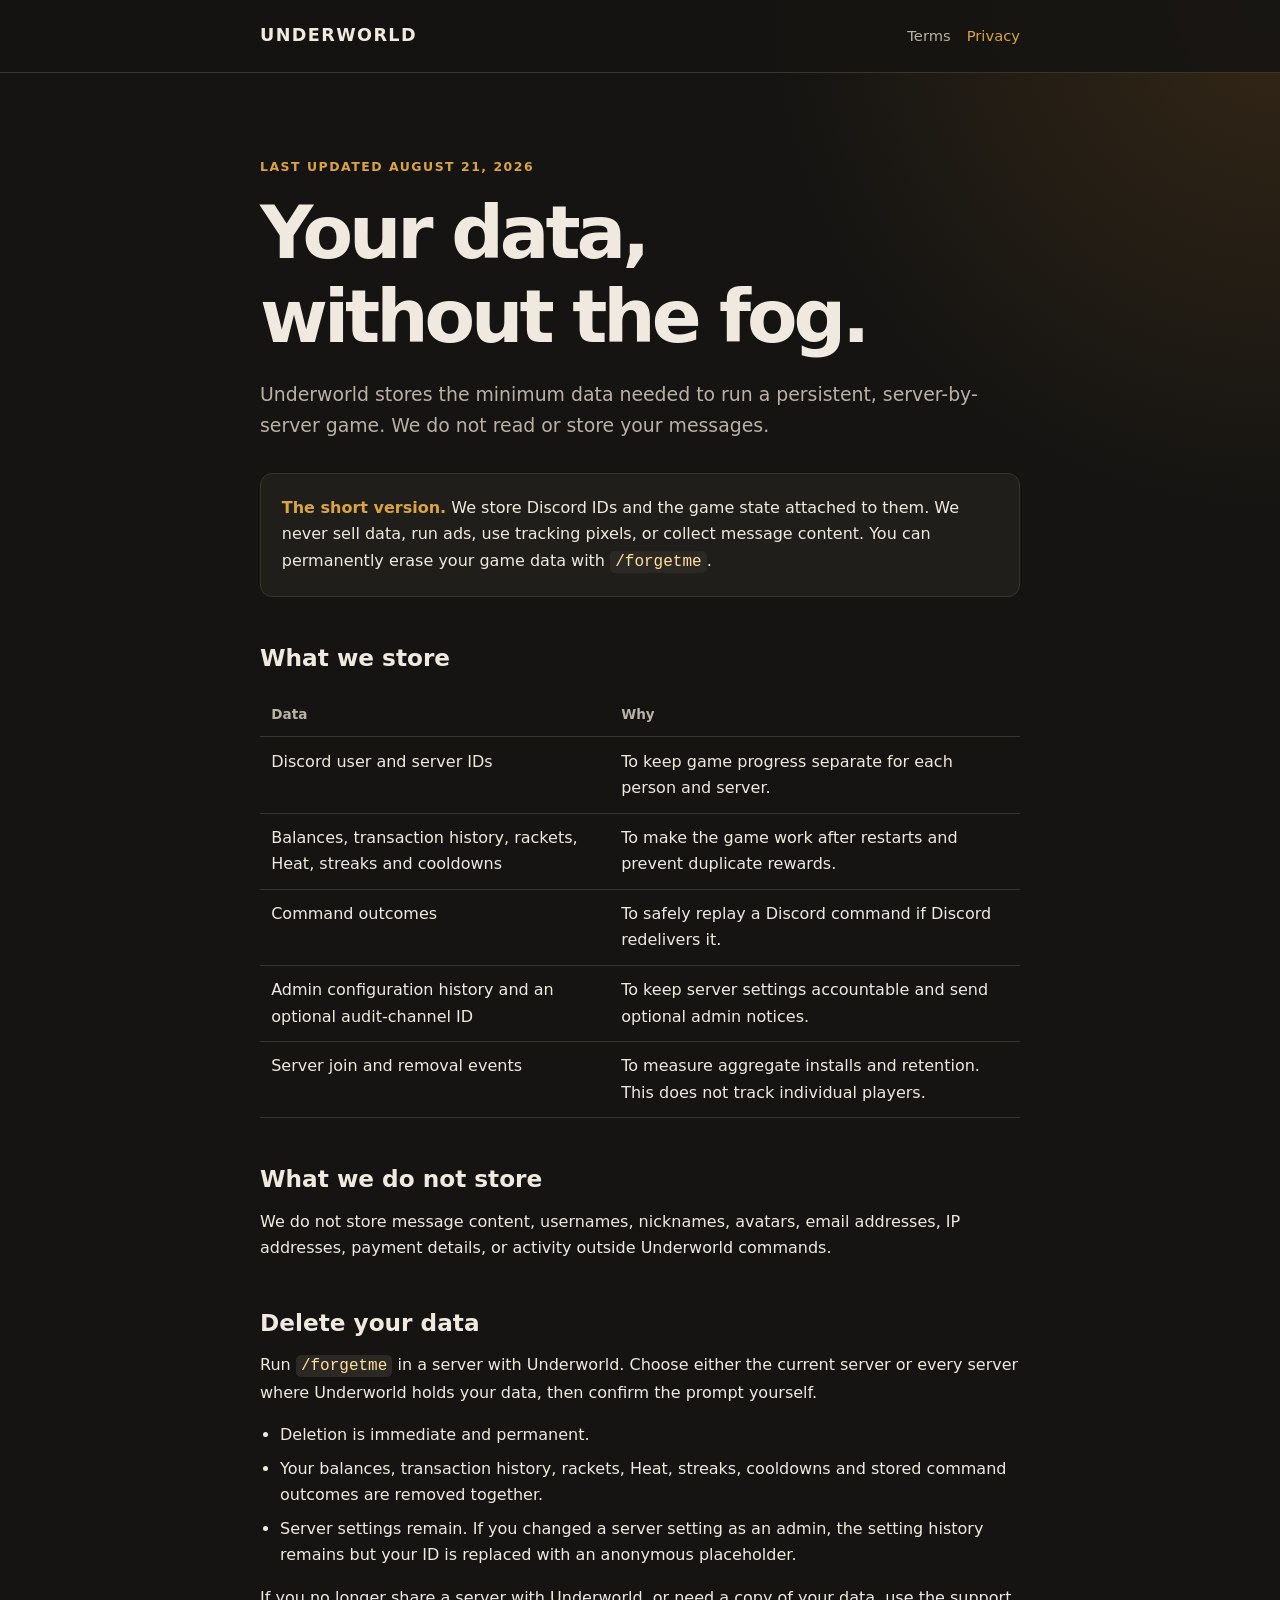
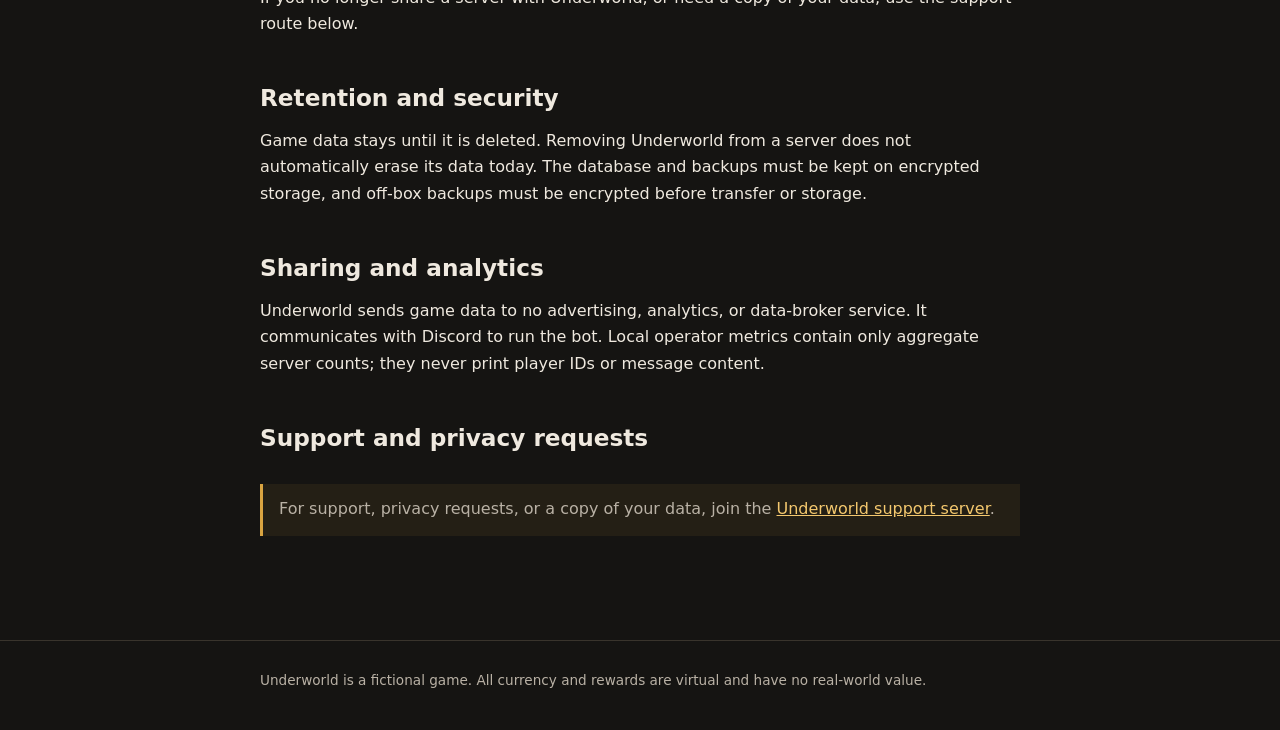
==== privacy.html @ 94f057f3 "Launch Underworld invite site" ====
<!doctype html>
<html lang="en"><head><meta charset="utf-8"><meta name="viewport" content="width=device-width, initial-scale=1"><meta name="description" content="Underworld's privacy policy."><title>Privacy · Underworld</title><link rel="stylesheet" href="site.css"></head>
<body><header><div class="shell topbar"><a class="brand" href="index.html">Underworld</a><nav aria-label="Primary navigation"><a href="terms.html">Terms</a><a aria-current="page" href="privacy.html">Privacy</a></nav></div></header>
<main class="shell"><p class="eyebrow">Last updated August 21, 2026</p><h1>Your data,<br>without the fog.</h1><p class="lede">Underworld stores the minimum data needed to run a persistent, server-by-server game. We do not read or store your messages.</p><section class="promise"><strong>The short version.</strong> We store Discord IDs and the game state attached to them. We never sell data, run ads, use tracking pixels, or collect message content. You can permanently erase your game data with <code>/forgetme</code>.</section>
<h2>What we store</h2><table><thead><tr><th>Data</th><th>Why</th></tr></thead><tbody><tr><td>Discord user and server IDs</td><td>To keep game progress separate for each person and server.</td></tr><tr><td>Balances, transaction history, rackets, Heat, streaks and cooldowns</td><td>To make the game work after restarts and prevent duplicate rewards.</td></tr><tr><td>Command outcomes</td><td>To safely replay a Discord command if Discord redelivers it.</td></tr><tr><td>Admin configuration history and an optional audit-channel ID</td><td>To keep server settings accountable and send optional admin notices.</td></tr><tr><td>Server join and removal events</td><td>To measure aggregate installs and retention. This does not track individual players.</td></tr></tbody></table>
<h2>What we do not store</h2><p>We do not store message content, usernames, nicknames, avatars, email addresses, IP addresses, payment details, or activity outside Underworld commands.</p>
<h2>Delete your data</h2><p>Run <code>/forgetme</code> in a server with Underworld. Choose either the current server or every server where Underworld holds your data, then confirm the prompt yourself.</p><ul><li>Deletion is immediate and permanent.</li><li>Your balances, transaction history, rackets, Heat, streaks, cooldowns and stored command outcomes are removed together.</li><li>Server settings remain. If you changed a server setting as an admin, the setting history remains but your ID is replaced with an anonymous placeholder.</li></ul><p>If you no longer share a server with Underworld, or need a copy of your data, use the support route below.</p>
<h2>Retention and security</h2><p>Game data stays until it is deleted. Removing Underworld from a server does not automatically erase its data today. The database and backups must be kept on encrypted storage, and off-box backups must be encrypted before transfer or storage.</p>
<h2>Sharing and analytics</h2><p>Underworld sends game data to no advertising, analytics, or data-broker service. It communicates with Discord to run the bot. Local operator metrics contain only aggregate server counts; they never print player IDs or message content.</p>
<h2>Support and privacy requests</h2><div class="notice">For support, privacy requests, or a copy of your data, join the <a href="https://discord.gg/bFv75PjJfz">Underworld support server</a>.</div></main><footer><div class="shell">Underworld is a fictional game. All currency and rewards are virtual and have no real-world value.</div></footer></body></html>
---- site.css ----
:root { color-scheme: dark; --ink:#efe9df; --muted:#b9b1a5; --paper:#151412; --panel:#201e1a; --line:#39342c; --gold:#d9a441; --max:760px; }
* { box-sizing:border-box; }
html { background:var(--paper); }
body { margin:0; background:radial-gradient(circle at top right,#342716 0,transparent 32rem),var(--paper); color:var(--ink); font:16px/1.65 Inter,ui-sans-serif,system-ui,-apple-system,"Segoe UI",sans-serif; }
a { color:#f4c86e; } a:hover { color:#ffe0a0; }
.shell { width:min(calc(100% - 2rem),var(--max)); margin:auto; }
header { background:rgb(21 20 18 / 88%); border-bottom:1px solid var(--line); }
.topbar { min-height:4.5rem; display:flex; align-items:center; justify-content:space-between; gap:1rem; }
.brand { color:var(--ink); font-size:1.1rem; font-weight:800; letter-spacing:.08em; text-decoration:none; text-transform:uppercase; }
nav { display:flex; gap:1rem; } nav a { color:var(--muted); font-size:.92rem; text-decoration:none; } nav a:hover,nav a[aria-current="page"] { color:var(--gold); }
main { padding:4.5rem 0; } h1,h2 { line-height:1.15; } h1 { font-size:clamp(2.25rem,8vw,4.6rem); letter-spacing:-.055em; margin:.35rem 0 1.2rem; } h2 { font-size:1.45rem; margin:3rem 0 .75rem; }
.eyebrow { color:var(--gold); font-size:.78rem; font-weight:800; letter-spacing:.12em; text-transform:uppercase; }.lede { color:var(--muted); font-size:1.18rem; max-width:62ch; }
.invite-page { min-height:calc(100vh - 10.2rem); display:flex; flex-direction:column; justify-content:center; padding:5rem 0; }.invite-button { align-items:center; background:var(--gold); border-radius:.65rem; color:#17120a; display:inline-flex; font-weight:900; gap:.75rem; justify-content:center; margin:1.35rem 0 0; max-width:max-content; padding:1rem 1.25rem; text-decoration:none; transition:background .15s ease,transform .15s ease; }.invite-button:hover { background:#f4c86e; color:#17120a; transform:translateY(-2px); }.invite-button span { font-size:1.25rem; line-height:1; }.invite-note { color:var(--muted); font-size:.9rem; margin:.75rem 0 0; }.invite-promise { margin:3rem 0 0; max-width:62ch; }
.grid { display:grid; gap:1rem; grid-template-columns:repeat(2,minmax(0,1fr)); margin:2.5rem 0; }.card,.promise { background:var(--panel); border:1px solid var(--line); border-radius:.75rem; padding:1.3rem; }.card h2 { margin:0 0 .45rem; }.card p { color:var(--muted); margin:0 0 1rem; }.card a { font-weight:700; text-decoration:none; }
.promise { margin:2rem 0; }.promise strong { color:var(--gold); }.notice { background:rgb(217 164 65 / 7%); border-left:3px solid var(--gold); color:var(--muted); margin:2rem 0; padding:.8rem 1rem; }
ul { padding-left:1.25rem; } li+li { margin-top:.45rem; } table { border-collapse:collapse; margin:1.25rem 0; width:100%; } th,td { border-bottom:1px solid var(--line); padding:.7rem; text-align:left; vertical-align:top; } th { color:var(--muted); font-size:.85rem; } code { background:#2c2924; border-radius:.3rem; color:#ffe0a0; padding:.12rem .32rem; }
footer { border-top:1px solid var(--line); color:var(--muted); font-size:.85rem; padding:1.8rem 0 2.5rem; } @media(max-width:520px){.grid{grid-template-columns:1fr}.topbar{align-items:flex-start;flex-direction:column;gap:.65rem;padding:1rem 0}main{padding:3rem 0}}
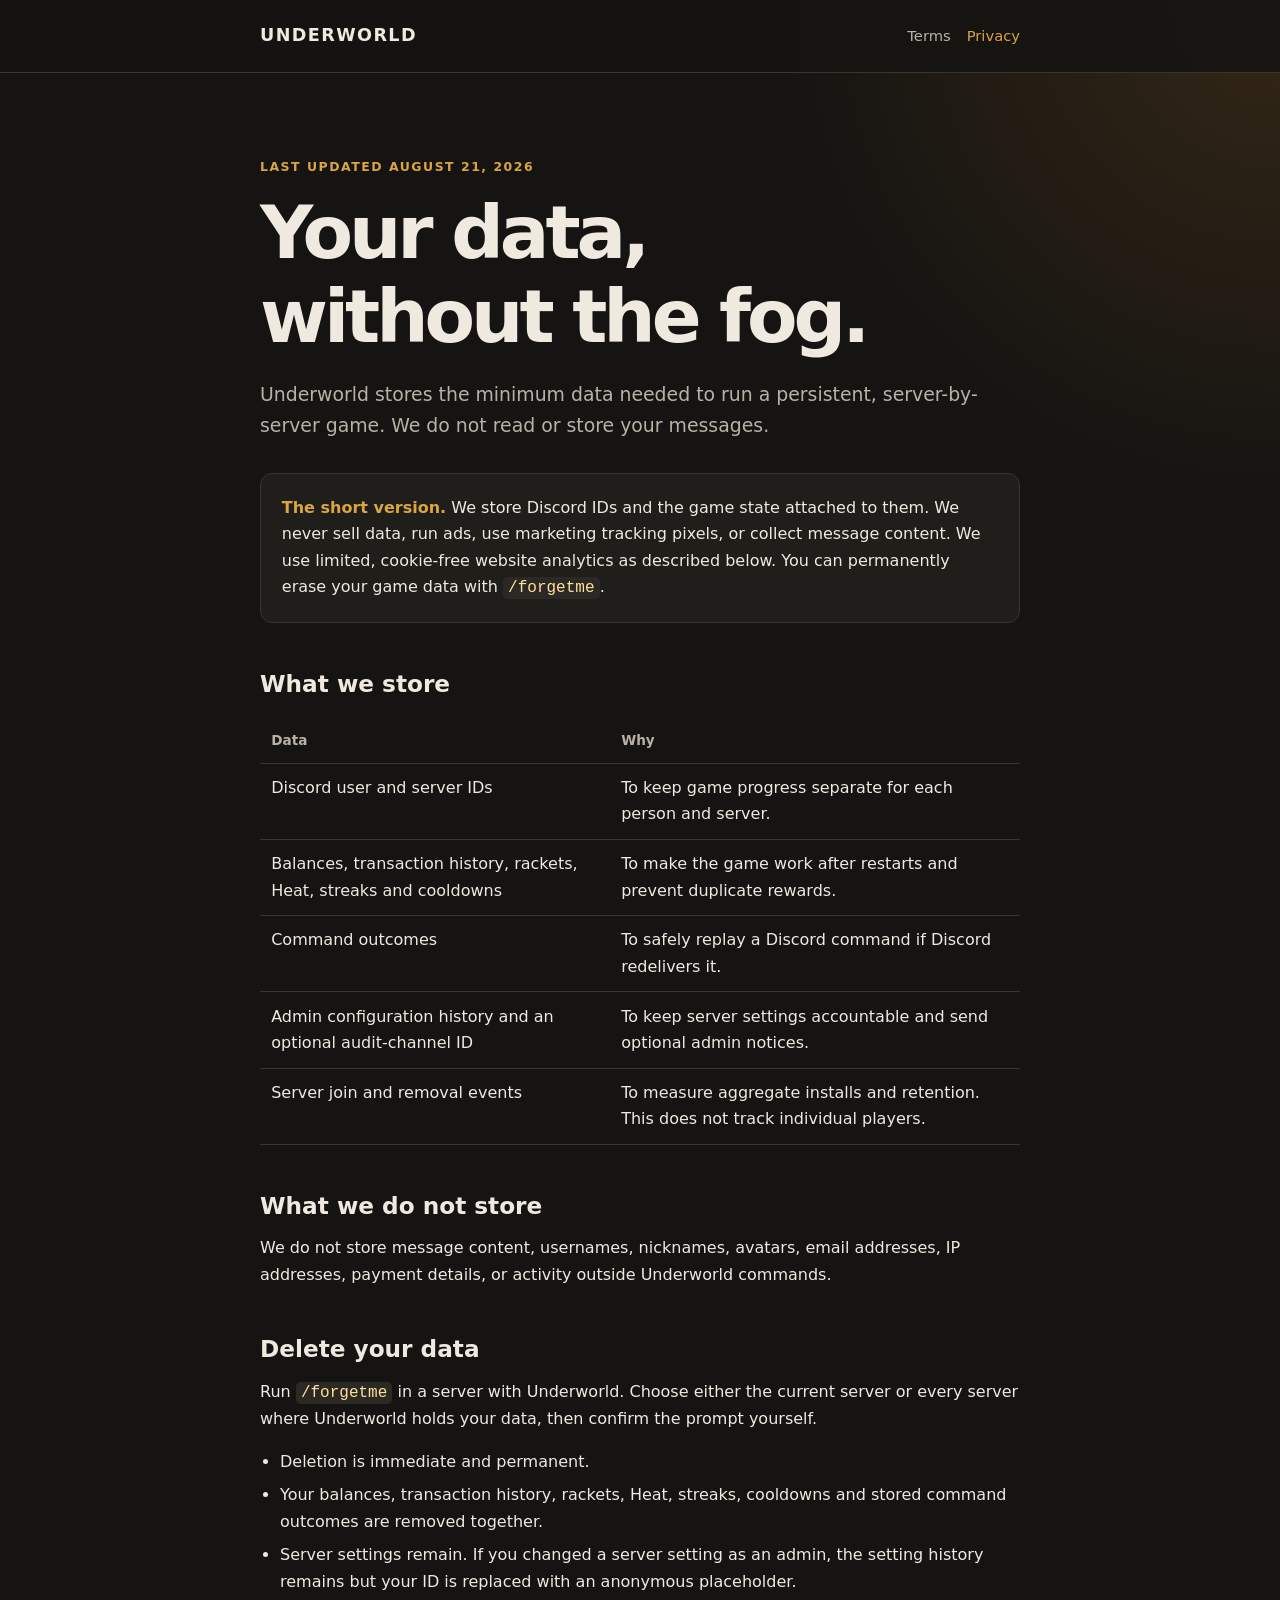
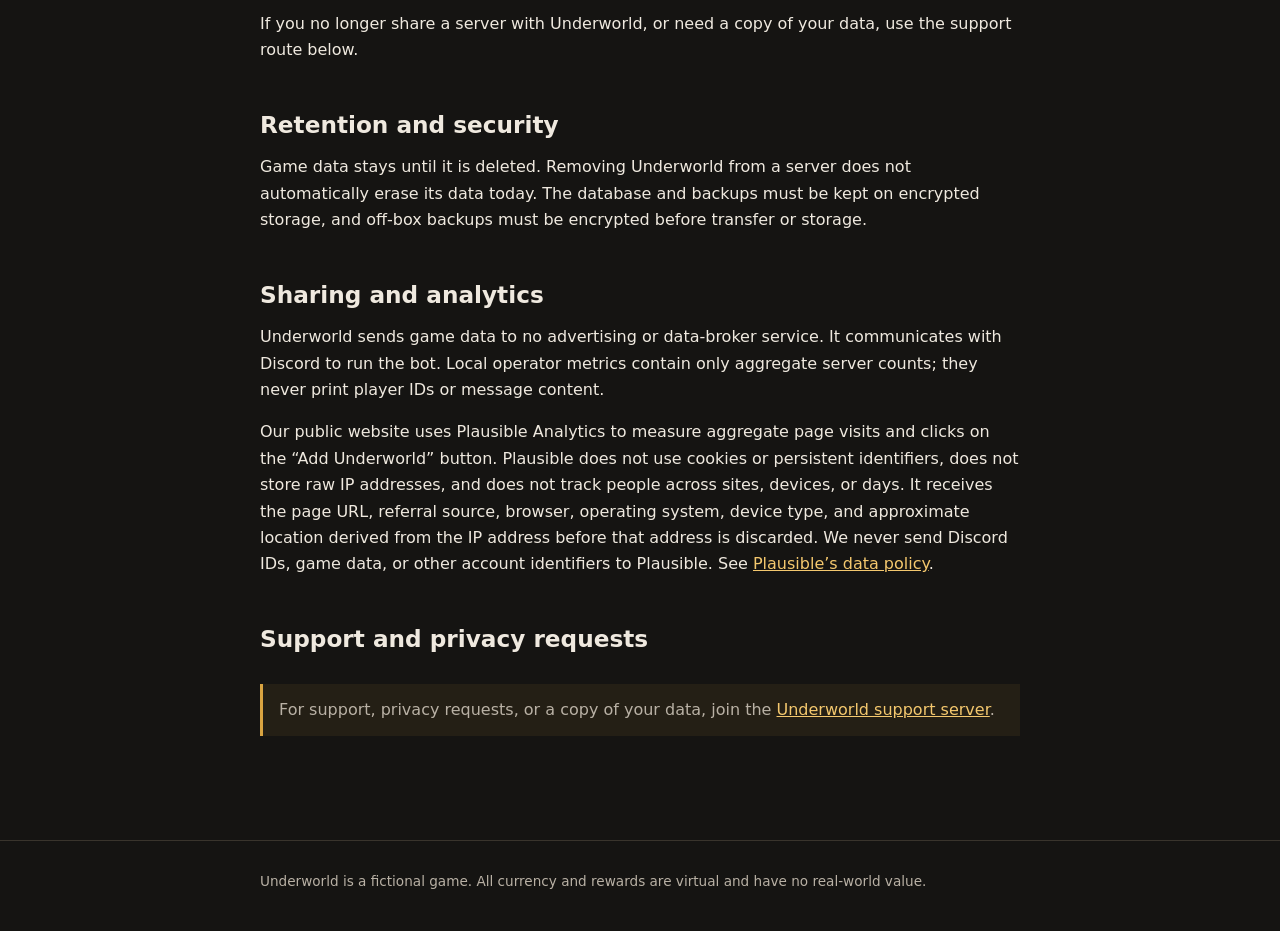
==== commit 2af24dd5: "Add privacy-friendly site analytics" ====
--- a/privacy.html
+++ b/privacy.html
@@ -1,10 +1,10 @@
 <!doctype html>
-<html lang="en"><head><meta charset="utf-8"><meta name="viewport" content="width=device-width, initial-scale=1"><meta name="description" content="Underworld's privacy policy."><title>Privacy · Underworld</title><link rel="stylesheet" href="site.css"></head>
+<html lang="en"><head><meta charset="utf-8"><meta name="viewport" content="width=device-width, initial-scale=1"><meta name="description" content="Underworld's privacy policy."><title>Privacy · Underworld</title><link rel="stylesheet" href="site.css"><!-- Privacy-friendly analytics by Plausible --><script async src="https://plausible.io/js/pa-GyqHx0YMHl3Pdd7LSScGl.js"></script><script>window.plausible=window.plausible||function(){(plausible.q=plausible.q||[]).push(arguments)},plausible.init=plausible.init||function(i){plausible.o=i||{}};plausible.init()</script></head>
 <body><header><div class="shell topbar"><a class="brand" href="index.html">Underworld</a><nav aria-label="Primary navigation"><a href="terms.html">Terms</a><a aria-current="page" href="privacy.html">Privacy</a></nav></div></header>
-<main class="shell"><p class="eyebrow">Last updated August 21, 2026</p><h1>Your data,<br>without the fog.</h1><p class="lede">Underworld stores the minimum data needed to run a persistent, server-by-server game. We do not read or store your messages.</p><section class="promise"><strong>The short version.</strong> We store Discord IDs and the game state attached to them. We never sell data, run ads, use tracking pixels, or collect message content. You can permanently erase your game data with <code>/forgetme</code>.</section>
+<main class="shell"><p class="eyebrow">Last updated August 21, 2026</p><h1>Your data,<br>without the fog.</h1><p class="lede">Underworld stores the minimum data needed to run a persistent, server-by-server game. We do not read or store your messages.</p><section class="promise"><strong>The short version.</strong> We store Discord IDs and the game state attached to them. We never sell data, run ads, use marketing tracking pixels, or collect message content. We use limited, cookie-free website analytics as described below. You can permanently erase your game data with <code>/forgetme</code>.</section>
 <h2>What we store</h2><table><thead><tr><th>Data</th><th>Why</th></tr></thead><tbody><tr><td>Discord user and server IDs</td><td>To keep game progress separate for each person and server.</td></tr><tr><td>Balances, transaction history, rackets, Heat, streaks and cooldowns</td><td>To make the game work after restarts and prevent duplicate rewards.</td></tr><tr><td>Command outcomes</td><td>To safely replay a Discord command if Discord redelivers it.</td></tr><tr><td>Admin configuration history and an optional audit-channel ID</td><td>To keep server settings accountable and send optional admin notices.</td></tr><tr><td>Server join and removal events</td><td>To measure aggregate installs and retention. This does not track individual players.</td></tr></tbody></table>
 <h2>What we do not store</h2><p>We do not store message content, usernames, nicknames, avatars, email addresses, IP addresses, payment details, or activity outside Underworld commands.</p>
 <h2>Delete your data</h2><p>Run <code>/forgetme</code> in a server with Underworld. Choose either the current server or every server where Underworld holds your data, then confirm the prompt yourself.</p><ul><li>Deletion is immediate and permanent.</li><li>Your balances, transaction history, rackets, Heat, streaks, cooldowns and stored command outcomes are removed together.</li><li>Server settings remain. If you changed a server setting as an admin, the setting history remains but your ID is replaced with an anonymous placeholder.</li></ul><p>If you no longer share a server with Underworld, or need a copy of your data, use the support route below.</p>
 <h2>Retention and security</h2><p>Game data stays until it is deleted. Removing Underworld from a server does not automatically erase its data today. The database and backups must be kept on encrypted storage, and off-box backups must be encrypted before transfer or storage.</p>
-<h2>Sharing and analytics</h2><p>Underworld sends game data to no advertising, analytics, or data-broker service. It communicates with Discord to run the bot. Local operator metrics contain only aggregate server counts; they never print player IDs or message content.</p>
+<h2>Sharing and analytics</h2><p>Underworld sends game data to no advertising or data-broker service. It communicates with Discord to run the bot. Local operator metrics contain only aggregate server counts; they never print player IDs or message content.</p><p>Our public website uses Plausible Analytics to measure aggregate page visits and clicks on the “Add Underworld” button. Plausible does not use cookies or persistent identifiers, does not store raw IP addresses, and does not track people across sites, devices, or days. It receives the page URL, referral source, browser, operating system, device type, and approximate location derived from the IP address before that address is discarded. We never send Discord IDs, game data, or other account identifiers to Plausible. See <a href="https://plausible.io/data-policy">Plausible’s data policy</a>.</p>
 <h2>Support and privacy requests</h2><div class="notice">For support, privacy requests, or a copy of your data, join the <a href="https://discord.gg/bFv75PjJfz">Underworld support server</a>.</div></main><footer><div class="shell">Underworld is a fictional game. All currency and rewards are virtual and have no real-world value.</div></footer></body></html>
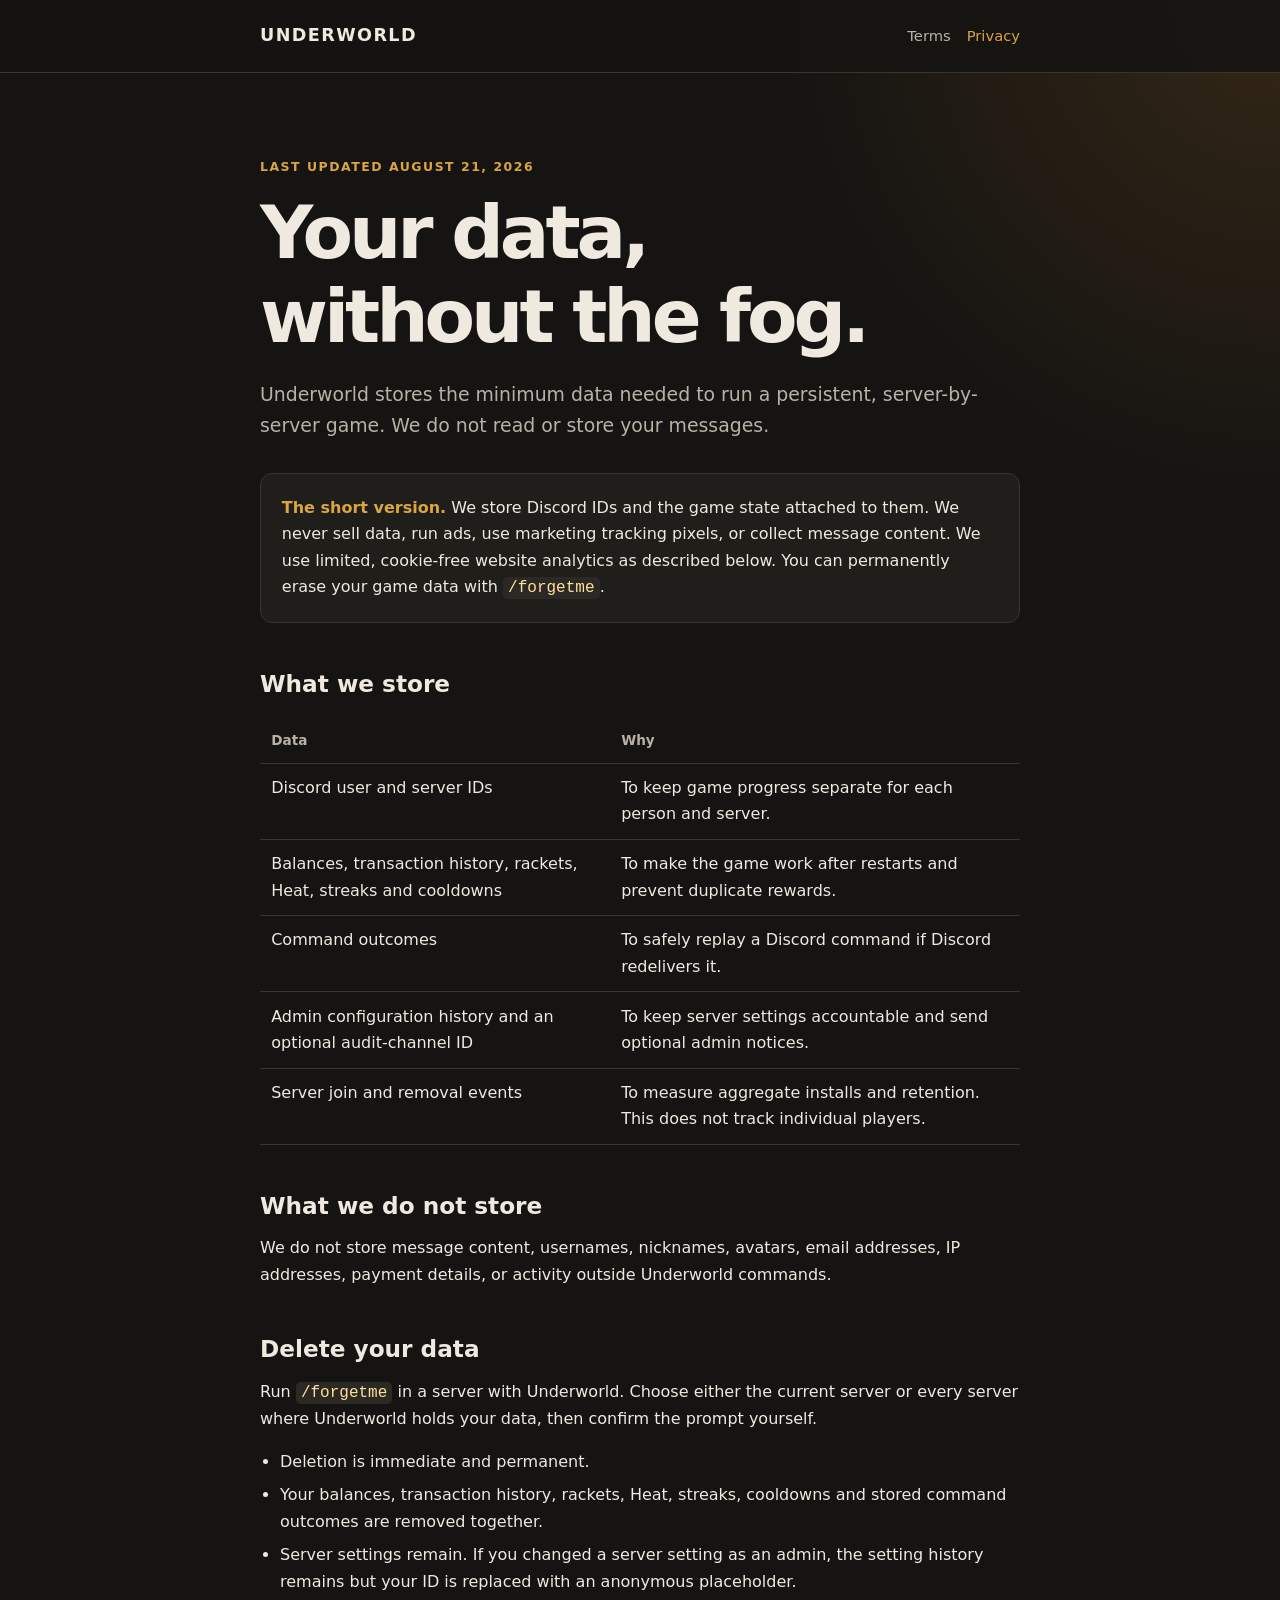
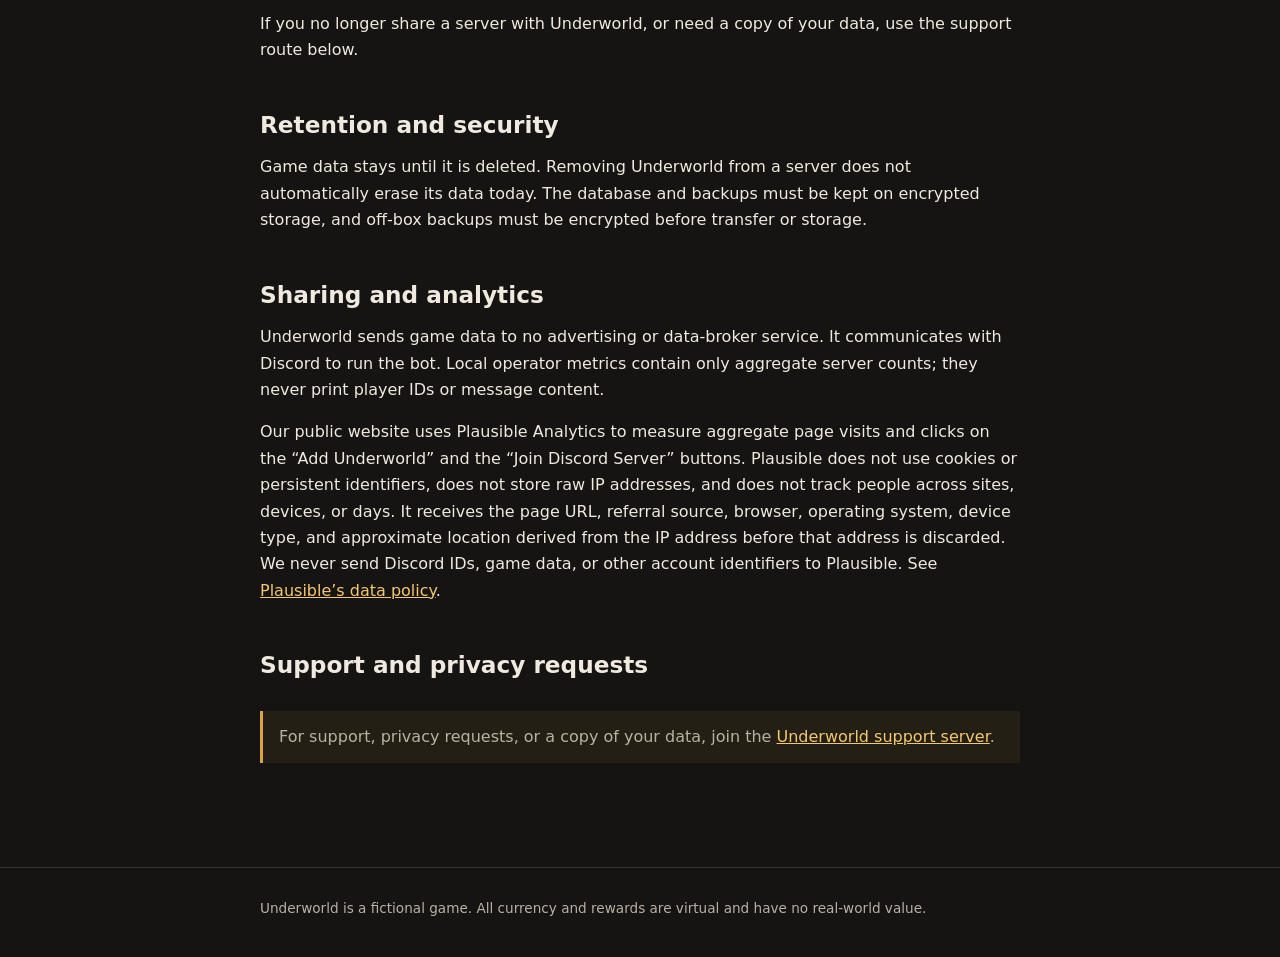
==== commit c88657ad: "Update privacy.html" ====
--- a/privacy.html
+++ b/privacy.html
@@ -6,5 +6,5 @@
 <h2>What we do not store</h2><p>We do not store message content, usernames, nicknames, avatars, email addresses, IP addresses, payment details, or activity outside Underworld commands.</p>
 <h2>Delete your data</h2><p>Run <code>/forgetme</code> in a server with Underworld. Choose either the current server or every server where Underworld holds your data, then confirm the prompt yourself.</p><ul><li>Deletion is immediate and permanent.</li><li>Your balances, transaction history, rackets, Heat, streaks, cooldowns and stored command outcomes are removed together.</li><li>Server settings remain. If you changed a server setting as an admin, the setting history remains but your ID is replaced with an anonymous placeholder.</li></ul><p>If you no longer share a server with Underworld, or need a copy of your data, use the support route below.</p>
 <h2>Retention and security</h2><p>Game data stays until it is deleted. Removing Underworld from a server does not automatically erase its data today. The database and backups must be kept on encrypted storage, and off-box backups must be encrypted before transfer or storage.</p>
-<h2>Sharing and analytics</h2><p>Underworld sends game data to no advertising or data-broker service. It communicates with Discord to run the bot. Local operator metrics contain only aggregate server counts; they never print player IDs or message content.</p><p>Our public website uses Plausible Analytics to measure aggregate page visits and clicks on the “Add Underworld” button. Plausible does not use cookies or persistent identifiers, does not store raw IP addresses, and does not track people across sites, devices, or days. It receives the page URL, referral source, browser, operating system, device type, and approximate location derived from the IP address before that address is discarded. We never send Discord IDs, game data, or other account identifiers to Plausible. See <a href="https://plausible.io/data-policy">Plausible’s data policy</a>.</p>
-<h2>Support and privacy requests</h2><div class="notice">For support, privacy requests, or a copy of your data, join the <a href="https://discord.gg/bFv75PjJfz">Underworld support server</a>.</div></main><footer><div class="shell">Underworld is a fictional game. All currency and rewards are virtual and have no real-world value.</div></footer></body></html>
+<h2>Sharing and analytics</h2><p>Underworld sends game data to no advertising or data-broker service. It communicates with Discord to run the bot. Local operator metrics contain only aggregate server counts; they never print player IDs or message content.</p><p>Our public website uses Plausible Analytics to measure aggregate page visits and clicks on the “Add Underworld” and the “Join Discord Server” buttons. Plausible does not use cookies or persistent identifiers, does not store raw IP addresses, and does not track people across sites, devices, or days. It receives the page URL, referral source, browser, operating system, device type, and approximate location derived from the IP address before that address is discarded. We never send Discord IDs, game data, or other account identifiers to Plausible. See <a href="https://plausible.io/data-policy">Plausible’s data policy</a>.</p>
+<h2>Support and privacy requests</h2><div class="notice">For support, privacy requests, or a copy of your data, join the <a href="/discord/">Underworld support server</a>.</div></main><footer><div class="shell">Underworld is a fictional game. All currency and rewards are virtual and have no real-world value.</div></footer></body></html>
--- a/site.css
+++ b/site.css
@@ -10,7 +10,7 @@
 nav { display:flex; gap:1rem; } nav a { color:var(--muted); font-size:.92rem; text-decoration:none; } nav a:hover,nav a[aria-current="page"] { color:var(--gold); }
 main { padding:4.5rem 0; } h1,h2 { line-height:1.15; } h1 { font-size:clamp(2.25rem,8vw,4.6rem); letter-spacing:-.055em; margin:.35rem 0 1.2rem; } h2 { font-size:1.45rem; margin:3rem 0 .75rem; }
 .eyebrow { color:var(--gold); font-size:.78rem; font-weight:800; letter-spacing:.12em; text-transform:uppercase; }.lede { color:var(--muted); font-size:1.18rem; max-width:62ch; }
-.invite-page { min-height:calc(100vh - 10.2rem); display:flex; flex-direction:column; justify-content:center; padding:5rem 0; }.invite-button { align-items:center; background:var(--gold); border-radius:.65rem; color:#17120a; display:inline-flex; font-weight:900; gap:.75rem; justify-content:center; margin:1.35rem 0 0; max-width:max-content; padding:1rem 1.25rem; text-decoration:none; transition:background .15s ease,transform .15s ease; }.invite-button:hover { background:#f4c86e; color:#17120a; transform:translateY(-2px); }.invite-button span { font-size:1.25rem; line-height:1; }.invite-note { color:var(--muted); font-size:.9rem; margin:.75rem 0 0; }.invite-promise { margin:3rem 0 0; max-width:62ch; }
+.invite-page { min-height:calc(100vh - 10.2rem); display:flex; flex-direction:column; justify-content:center; padding:5rem 0; }.invite-actions { display:flex; flex-wrap:wrap; gap:.75rem; margin:1.35rem 0 0; }.invite-button,.discord-button { align-items:center; border-radius:.65rem; display:inline-flex; font-weight:900; gap:.75rem; justify-content:center; max-width:max-content; padding:1rem 1.25rem; text-decoration:none; transition:background .15s ease,transform .15s ease; }.invite-button { background:var(--gold); color:#17120a; }.invite-button:hover { background:#f4c86e; color:#17120a; transform:translateY(-2px); }.discord-button { border:1px solid var(--line); color:var(--ink); }.discord-button:hover { background:var(--panel); color:var(--ink); transform:translateY(-2px); }.invite-button span { font-size:1.25rem; line-height:1; }.invite-note { color:var(--muted); font-size:.9rem; margin:.75rem 0 0; }.invite-promise { margin:3rem 0 0; max-width:62ch; }
 .grid { display:grid; gap:1rem; grid-template-columns:repeat(2,minmax(0,1fr)); margin:2.5rem 0; }.card,.promise { background:var(--panel); border:1px solid var(--line); border-radius:.75rem; padding:1.3rem; }.card h2 { margin:0 0 .45rem; }.card p { color:var(--muted); margin:0 0 1rem; }.card a { font-weight:700; text-decoration:none; }
 .promise { margin:2rem 0; }.promise strong { color:var(--gold); }.notice { background:rgb(217 164 65 / 7%); border-left:3px solid var(--gold); color:var(--muted); margin:2rem 0; padding:.8rem 1rem; }
 ul { padding-left:1.25rem; } li+li { margin-top:.45rem; } table { border-collapse:collapse; margin:1.25rem 0; width:100%; } th,td { border-bottom:1px solid var(--line); padding:.7rem; text-align:left; vertical-align:top; } th { color:var(--muted); font-size:.85rem; } code { background:#2c2924; border-radius:.3rem; color:#ffe0a0; padding:.12rem .32rem; }
